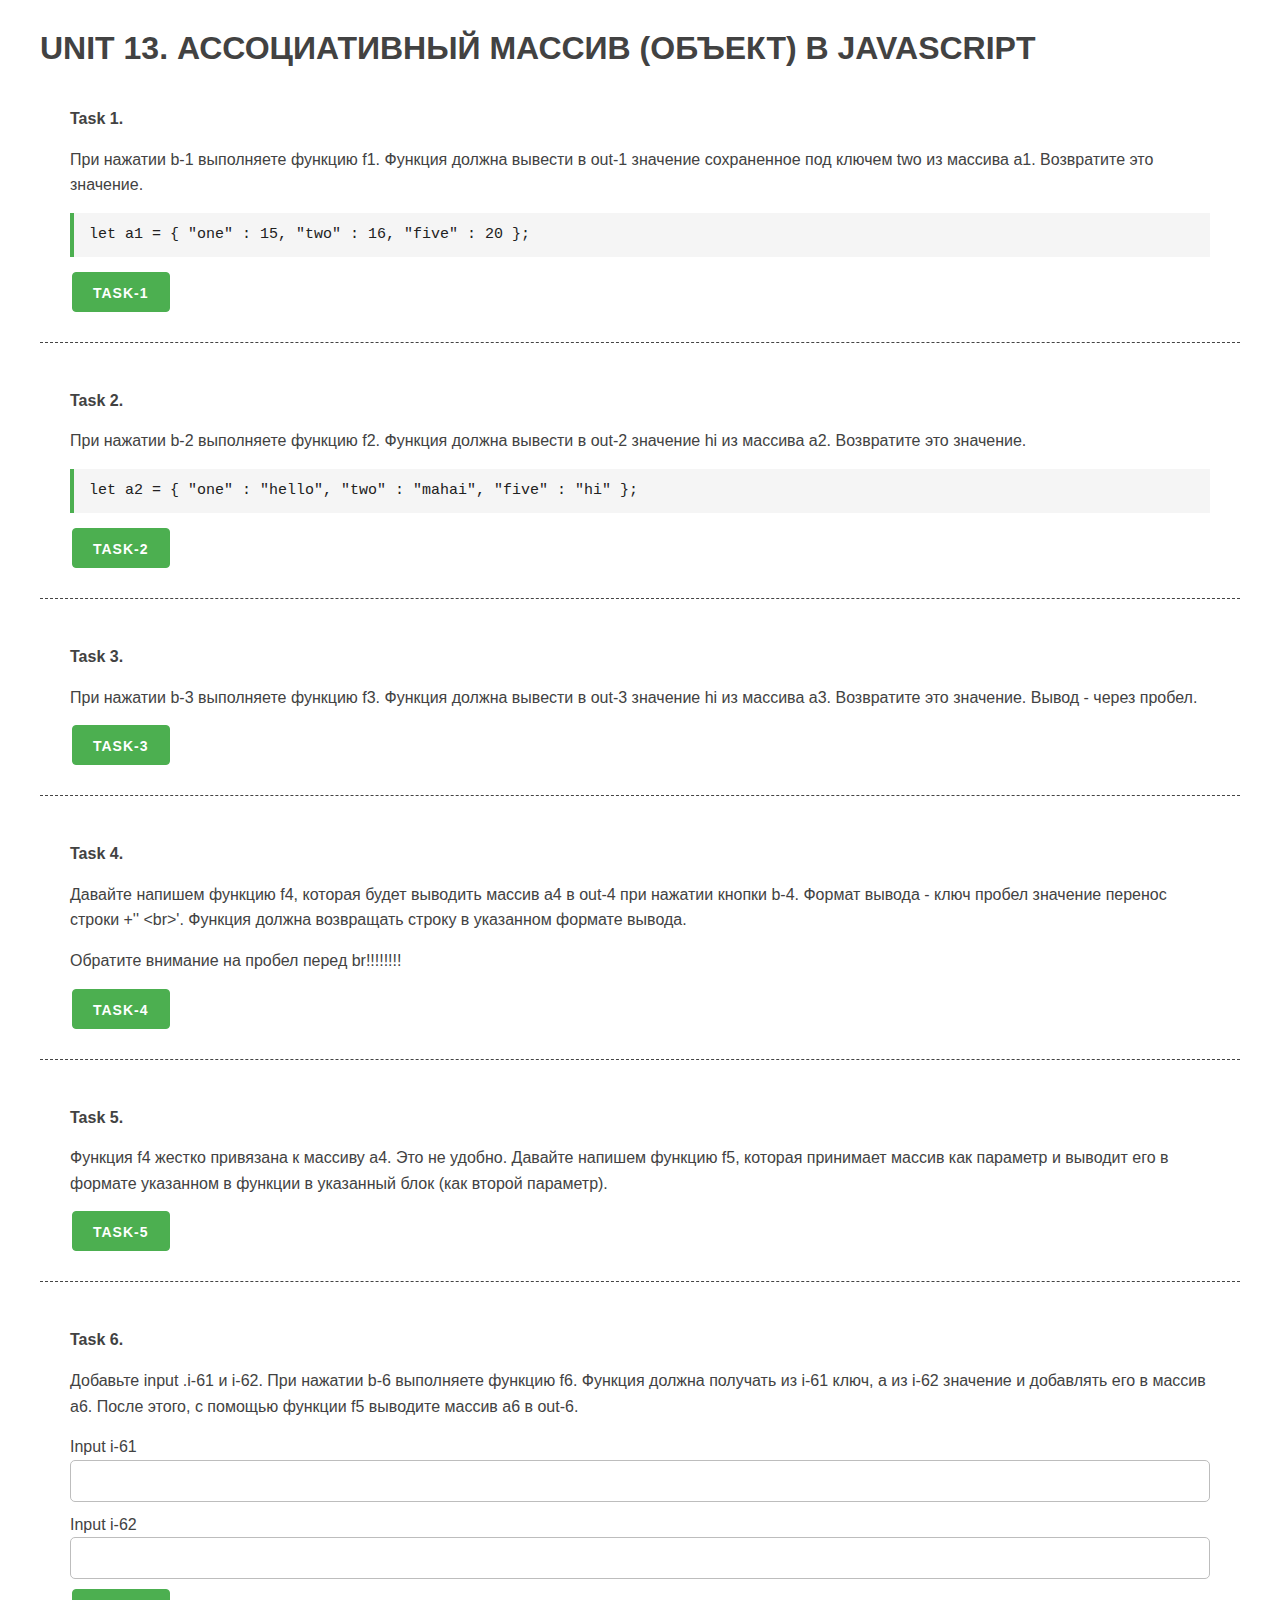
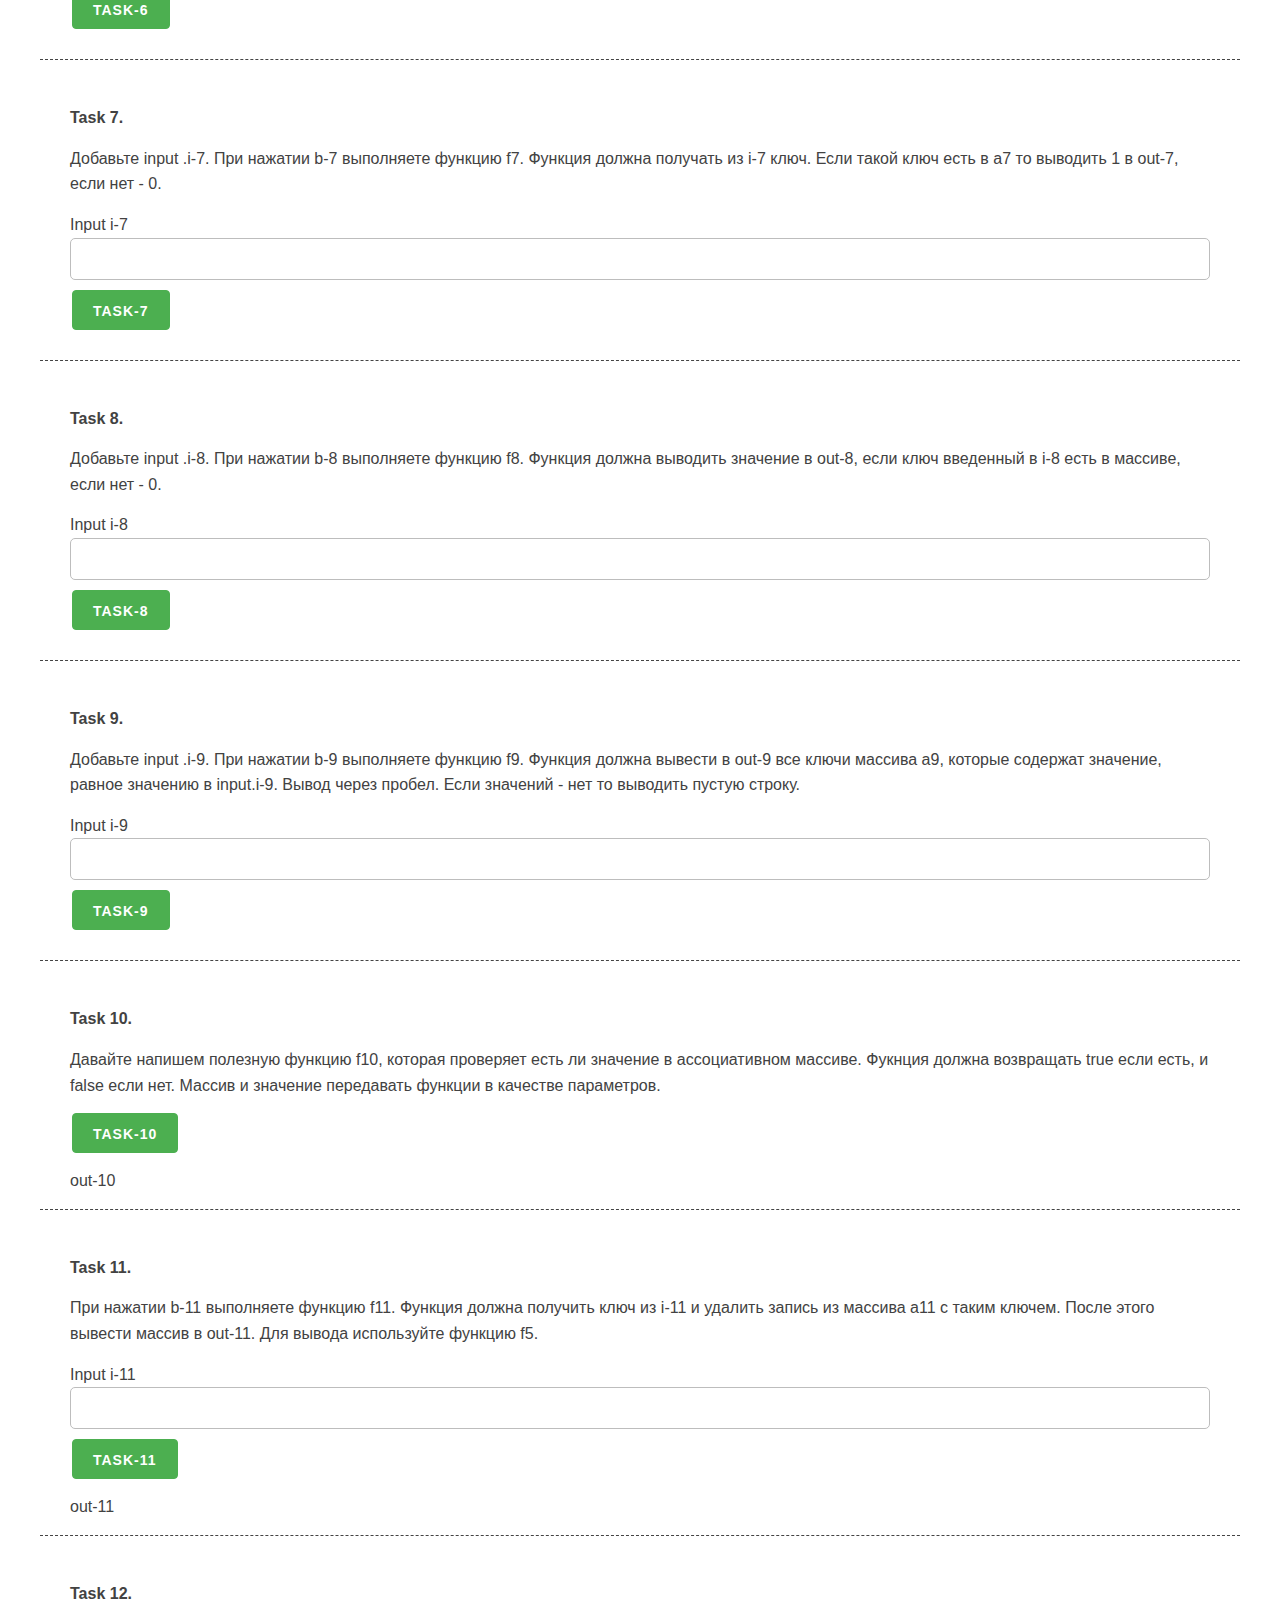
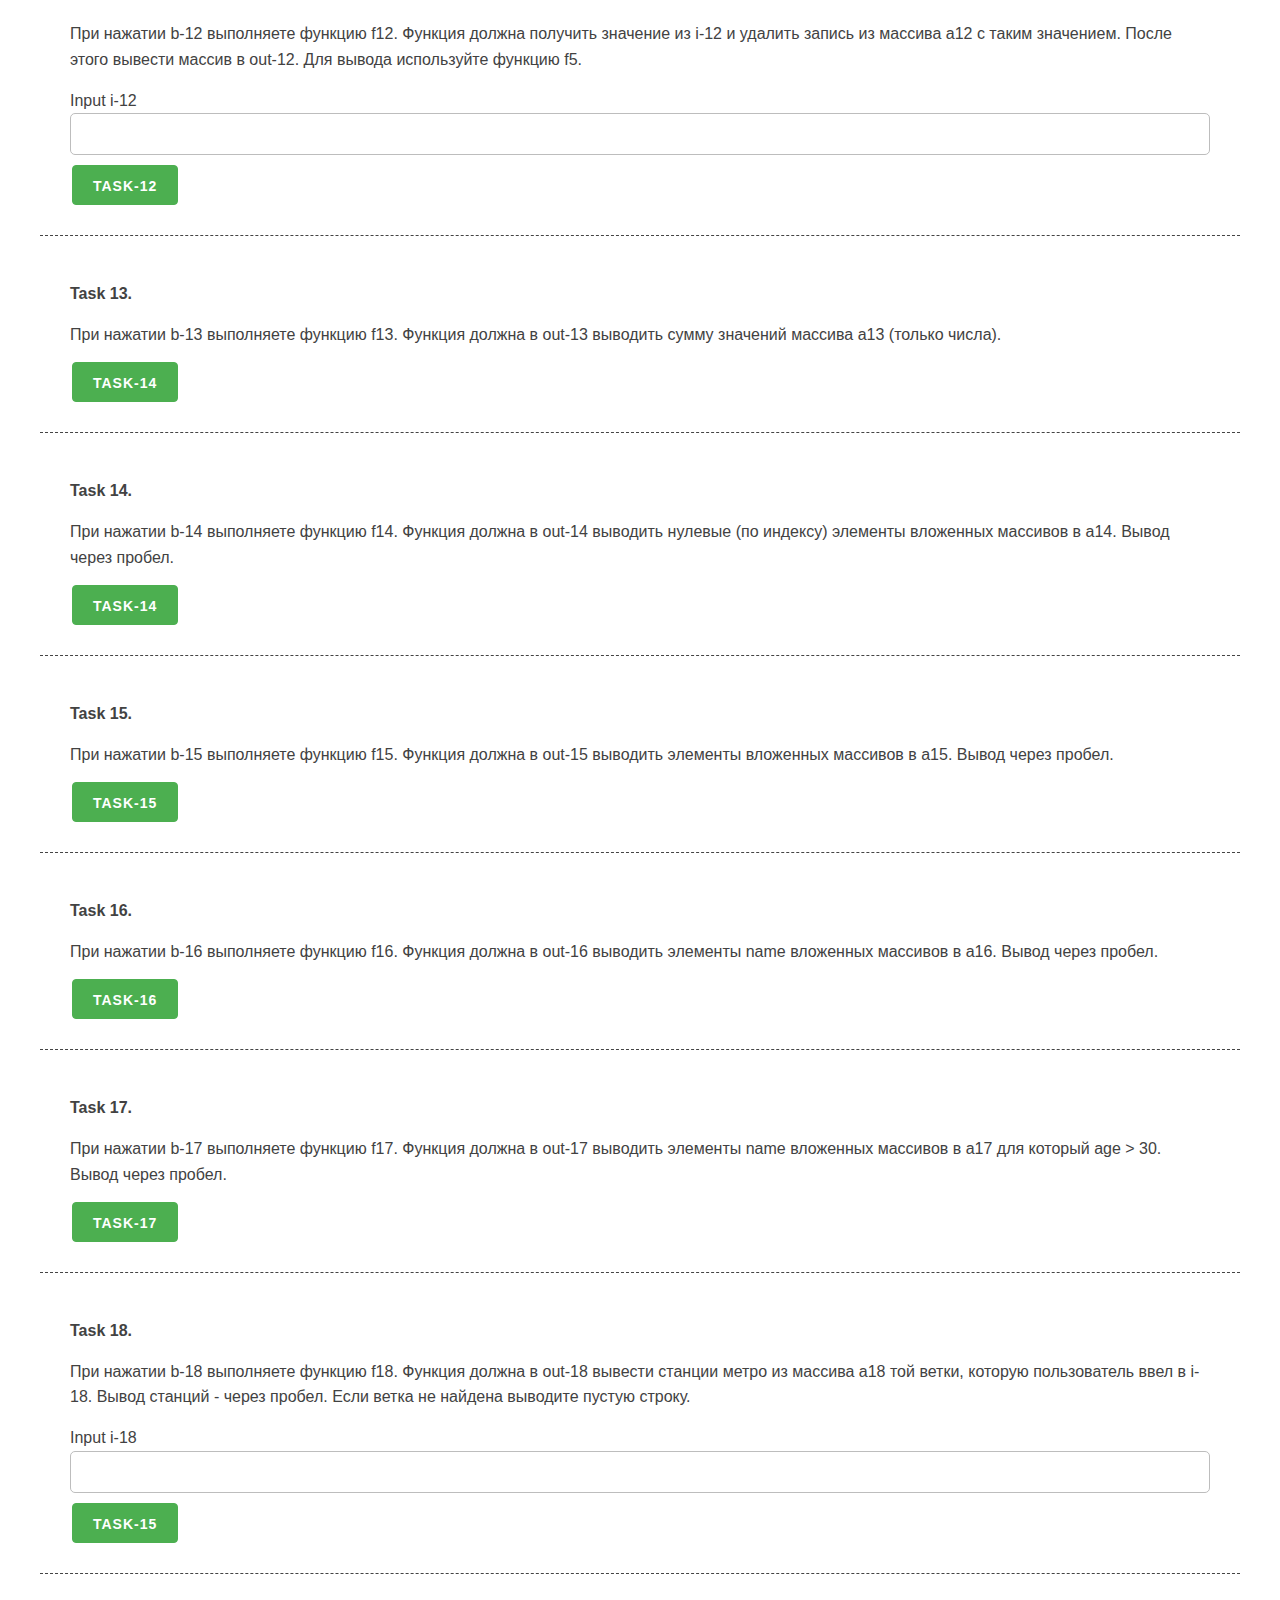
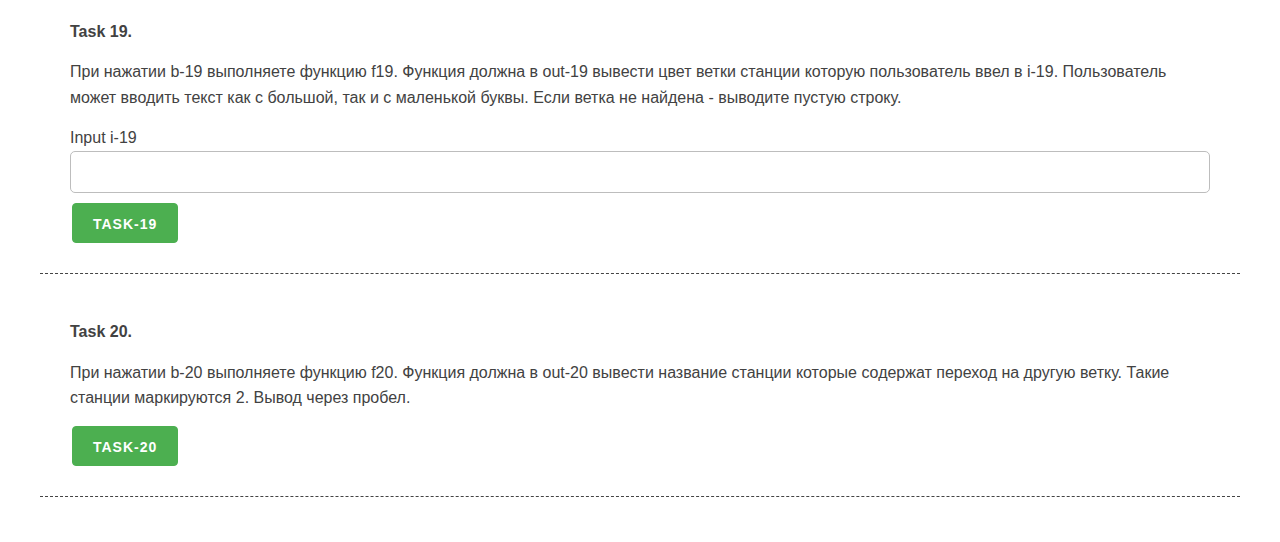
==== javaScript-lesson_v2-master/Array-test/unit_13/unit_13.html @ c3d23aef "slider" ====
<!DOCTYPE html>
<html lang="en">

<head>
    <meta charset="UTF-8">
    <meta name="viewport" content="width=device-width, initial-scale=1.0">
    <meta http-equiv="X-UA-Compatible" content="ie=edge">
    <link rel="stylesheet" href="css/mustard-ui.min.css">
    <link rel="stylesheet" href="css/style.css">
    <title>Unit 13</title>
</head>

<body>
    <div class="container">
        <h1>UNIT 13. АССОЦИАТИВНЫЙ МАССИВ (ОБЪЕКТ) В JAVASCRIPT</h1>

        <section>
            <p><b>Task 1.</b></p>
            <p>При нажатии b-1 выполняете функцию f1. Функция должна вывести в out-1 значение сохраненное под ключем two
                из массива a1. Возвратите это значение.</p>
            <pre>
let a1 = {
"one" : 15,
"two" : 16,
"five" : 20
};
</pre>
            <button class="button-primary b-1">Task-1</button>
            <div class="out-1"></div>
        </section>

        <section>
            <p><b>Task 2.</b></p>
            <p>При нажатии b-2 выполняете функцию f2. Функция должна вывести в out-2 значение hi из массива a2.
                Возвратите это значение.</p>
            <pre>
    let a2 = {
"one" : "hello",
"two" : "mahai",
"five" : "hi"
};
</pre>
            <button class="button-primary b-2">Task-2</button>
            <div class="out-2"></div>
        </section>

        <section>
            <p><b>Task 3.</b></p>
            <p>При нажатии b-3 выполняете функцию f3. Функция должна вывести в out-3 значение hi из массива a3.
                Возвратите это значение. Вывод - через пробел.</p>
            <button class="button-primary b-3">Task-3</button>
            <div class="out-3"></div>
        </section>

        <section>
            <p><b>Task 4.</b></p>
            <p>Давайте напишем функцию f4, которая будет выводить массив a4 в out-4 при нажатии кнопки b-4. Формат
                вывода - ключ пробел значение перенос строки +'&#x27; &#x3C;br&#x3E;'. Функция должна возвращать строку
                в указанном формате вывода.</p>
            <p> Обратите внимание на пробел перед br!!!!!!!!</p>
            <button class="button-primary b-4">Task-4</button>
            <div class="out-4"></div>
        </section>

        <section>
            <p><b>Task 5.</b></p>
            <p>Функция f4 жестко привязана к массиву a4. Это не удобно. Давайте напишем функцию f5, которая принимает
                массив как параметр и выводит его в формате указанном в функции в указанный блок (как второй параметр).
            </p>
            <button class="button-primary b-5">Task-5</button>
            <div class="out-5"></div>
        </section>

        <section>
            <p><b>Task 6.</b></p>
            <p> Добавьте input .i-61 и i-62. При нажатии b-6 выполняете функцию f6. Функция должна получать из i-61
                ключ, а из i-62 значение и добавлять его в массив a6. После этого, с помощью функции f5 выводите массив
                a6 в out-6.</p>
            <div class="form-control">Input i-61 <input type="text" class="i-61"></div>
            <div class="form-control">Input i-62 <input type="text" class="i-62"></div>
            <button class="button-primary b-6">Task-6</button>
            <div class="out-6"></div>
        </section>

        <section>
            <p><b>Task 7.</b></p>
            <p> Добавьте input .i-7. При нажатии b-7 выполняете функцию f7. Функция должна получать из i-7 ключ. Если
                такой ключ есть в a7 то выводить 1 в out-7, если нет - 0.</p>
            <div class="form-control">Input i-7 <input type="text" class="i-7"></div>
            <button class="button-primary b-7">Task-7</button>
            <div class="out-7"></div>
        </section>

        <section>
            <p><b>Task 8.</b></p>
            <p>Добавьте input .i-8. При нажатии b-8 выполняете функцию f8. Функция должна выводить значение в out-8,
                если ключ введенный в i-8 есть в массиве, если нет - 0.</p>
            <div class="form-control">Input i-8 <input type="text" class="i-8"></div>
            <button class="button-primary b-8">Task-8</button>
            <div class="out-8"></div>
        </section>

        <section>
            <p><b>Task 9.</b></p>
            <p>Добавьте input .i-9. При нажатии b-9 выполняете функцию f9. Функция должна вывести в out-9 все ключи
                массива a9, которые содержат значение, равное значению в input.i-9. Вывод через пробел. Если значений -
                нет то выводить пустую строку. </p>
            <div class="form-control">Input i-9 <input type="text" class="i-9"></div>
            <button class="button-primary b-9">Task-9</button>
            <div class="out-9"></div>
        </section>

        <section>
            <p><b>Task 10.</b></p>
            <p>Давайте напишем полезную функцию f10, которая проверяет есть ли значение в ассоциативном массиве. Фукнция
                должна возвращать true если есть, и false если нет. Массив и значение передавать функции в качестве
                параметров.</p>
            <button class="button-primary b-10">Task-10</button>
            <div class="out-10">out-10</div>
        </section>

        <section>
            <p><b>Task 11.</b></p>
            <p>При нажатии b-11 выполняете функцию f11. Функция должна получить ключ из i-11 и удалить запись из массива
                a11 с таким ключем. После этого вывести массив в out-11. Для вывода используйте функцию f5.</p>
            <div class="form-control">Input i-11 <input type="text" class="i-11"></div>
            <button class="button-primary b-11">Task-11</button>
            <div class="out-11">out-11</div>
        </section>

        <section>
            <p><b>Task 12.</b></p>
            <p> При нажатии b-12 выполняете функцию f12. Функция должна получить значение из i-12 и удалить запись из
                массива a12 с таким значением. После этого вывести массив в out-12. Для вывода используйте функцию f5.
            </p>
            <div class="form-control">Input i-12 <input type="text" class="i-12"></div>

            <button class="button-primary b-12">Task-12</button>
            <div class="out-12"></div>
        </section>

        <section>
            <p><b>Task 13.</b></p>
            <p> При нажатии b-13 выполняете функцию f13. Функция должна в out-13 выводить сумму значений массива a13
                (только числа).</p>
            <button class="button-primary b-13">Task-14</button>
            <div class="out-13"></div>
        </section>

        <section>
            <p><b>Task 14.</b></p>
            <p>При нажатии b-14 выполняете функцию f14. Функция должна в out-14 выводить нулевые (по индексу) элементы
                вложенных массивов в a14. Вывод через пробел.</p>
            <button class="button-primary b-14">Task-14</button>
            <div class="out-14"></div>
        </section>

        <section>
            <p><b>Task 15.</b></p>
            <p>При нажатии b-15 выполняете функцию f15. Функция должна в out-15 выводить элементы вложенных массивов в
                a15. Вывод через пробел.</p>
            <button class="button-primary b-15">Task-15</button>
            <div class="out-15"></div>
        </section>

        <section>
            <p><b>Task 16.</b></p>
            <p>При нажатии b-16 выполняете функцию f16. Функция должна в out-16 выводить элементы name вложенных
                массивов в a16. Вывод через пробел.</p>
            <button class="button-primary b-16">Task-16</button>
            <div class="out-16"></div>
        </section>

        <section>
            <p><b>Task 17.</b></p>
            <p> При нажатии b-17 выполняете функцию f17. Функция должна в out-17 выводить элементы name вложенных
                массивов в a17 для который age > 30. Вывод через пробел.</p>
            <button class="button-primary b-17">Task-17</button>
            <div class="out-17"></div>
        </section>

        <section>
            <p><b>Task 18.</b></p>
            <p>При нажатии b-18 выполняете функцию f18. Функция должна в out-18 вывести станции метро из массива a18 той
                ветки, которую пользователь ввел в i-18. Вывод станций - через пробел. Если ветка не найдена выводите
                пустую строку.</p>
            <div class="form-control">Input i-18 <input type="text" class="i-18"></div>
            <button class="button-primary b-18">Task-15</button>
            <div class="out-18"></div>
        </section>

        <section>
            <p><b>Task 19.</b></p>
            <p> При нажатии b-19 выполняете функцию f19. Функция должна в out-19 вывести цвет ветки станции которую
                пользователь ввел в i-19. Пользователь может вводить текст как с большой, так и с маленькой буквы. Если
                ветка не найдена - выводите пустую строку.</p>
            <div class="form-control">Input i-19 <input type="text" class="i-19"></div>
            <button class="button-primary b-19">Task-19</button>
            <div class="out-19"></div>
        </section>

        <section>
            <p><b>Task 20.</b></p>
            <p>При нажатии b-20 выполняете функцию f20. Функция должна в out-20 вывести название станции которые
                содержат переход на другую ветку. Такие станции маркируются 2. Вывод через пробел.</p>
            <button class="button-primary b-20">Task-20</button>
            <div class="out-20"></div>
        </section>

    </div>

    <script src="unit_13.js"></script>
</body>

</html>
---- javaScript-lesson_v2-master/Array-test/unit_13/css/mustard-ui.min.css ----
/*!
Mustard UI v0.0.5
MIT License
https://mustard-ui.com
*/*{margin:0;padding:0}html{box-sizing:border-box}*,*::after,*::before{box-sizing:inherit}body{display:flex;flex-direction:column;min-height:100vh;background-color:#fff}main{flex:1}.float-left{float:left}.float-right{float:right}.clear-fix::before,.clear-fix::after{content:"";display:table}.clear-fix::after{clear:both}.align-left{text-align:left}.align-center{text-align:center}.align-right{text-align:right}.container{max-width:1200px;margin-left:auto;margin-right:auto;padding:30px 0}.container-small{max-width:768px}.container-large{max-width:1440px}.display-flex{display:flex;justify-content:space-around}.display-none{display:none}.display-sm-up{display:none}@media (min-width: 425px){.display-sm-up{display:initial}}.display-md-up{display:none}@media (min-width: 768px){.display-md-up{display:initial}}.display-lg-up{display:none}@media (min-width: 1024px){.display-lg-up{display:initial}}.display-xlg-up{display:none}@media (min-width: 1440px){.display-xlg-up{display:initial}}.display-sm-down{display:none}@media (max-width: 424px){.display-sm-down{display:initial}}.display-md-down{display:none}@media (max-width: 767px){.display-md-down{display:initial}}.display-lg-down{display:none}@media (max-width: 1023px){.display-lg-down{display:initial}}.display-xlg-down{display:none}@media (max-width: 1439px){.display-xlg-down{display:initial}}.display-sm-to-md{display:none}@media (min-width: 425px) and (max-width: 767px){.display-sm-to-md{display:initial}}.display-sm-to-lg{display:none}@media (min-width: 425px) and (max-width: 1023px){.display-sm-to-lg{display:initial}}.display-sm-to-xlg{display:none}@media (min-width: 425px) and (max-width: 1439px){.display-sm-to-xlg{display:initial}}.display-md-to-lg{display:none}@media (min-width: 768px) and (max-width: 1023px){.display-md-to-lg{display:initial}}.display-md-to-xlg{display:none}@media (min-width: 768px) and (max-width: 1439px){.display-md-to-xlg{display:initial}}.display-lg-to-xlg{display:none}@media (min-width: 1024px) and (max-width: 1439px){.display-lg-to-xlg{display:initial}}.row{display:flex;flex-direction:row;flex-wrap:wrap;margin-top:15px;margin-bottom:15px}.row.row-reverse{flex-direction:row-reverse}.row .col{flex-grow:1;flex-basis:100%;max-width:100%;padding:5px 5px}.row .col.col-reverse{flex-direction:column-reverse}.row .col-xs-1{flex-basis:8.33333%;max-width:8.33333%}.row .col-xs-2{flex-basis:16.66667%;max-width:16.66667%}.row .col-xs-3{flex-basis:25%;max-width:25%}.row .col-xs-4{flex-basis:33.33333%;max-width:33.33333%}.row .col-xs-5{flex-basis:41.66667%;max-width:41.66667%}.row .col-xs-6{flex-basis:50%;max-width:50%}.row .col-xs-7{flex-basis:58.33333%;max-width:58.33333%}.row .col-xs-8{flex-basis:66.66667%;max-width:66.66667%}.row .col-xs-9{flex-basis:75%;max-width:75%}.row .col-xs-10{flex-basis:83.33333%;max-width:83.33333%}.row .col-xs-11{flex-basis:91.66667%;max-width:91.66667%}.row .col-xs-12{flex-basis:100%;max-width:100%}.row .col-xs-offset-1{margin-left:8.33333%}.row .col-xs-offset-2{margin-left:16.66667%}.row .col-xs-offset-3{margin-left:25%}.row .col-xs-offset-4{margin-left:33.33333%}.row .col-xs-offset-5{margin-left:41.66667%}.row .col-xs-offset-6{margin-left:50%}.row .col-xs-offset-7{margin-left:58.33333%}.row .col-xs-offset-8{margin-left:66.66667%}.row .col-xs-offset-9{margin-left:75%}.row .col-xs-offset-10{margin-left:83.33333%}.row .col-xs-offset-11{margin-left:91.66667%}.row .col-xs-offset-12{margin-left:100%}@media (min-width: 425px){.row .col-sm-1{flex-basis:8.33333%;max-width:8.33333%}.row .col-sm-2{flex-basis:16.66667%;max-width:16.66667%}.row .col-sm-3{flex-basis:25%;max-width:25%}.row .col-sm-4{flex-basis:33.33333%;max-width:33.33333%}.row .col-sm-5{flex-basis:41.66667%;max-width:41.66667%}.row .col-sm-6{flex-basis:50%;max-width:50%}.row .col-sm-7{flex-basis:58.33333%;max-width:58.33333%}.row .col-sm-8{flex-basis:66.66667%;max-width:66.66667%}.row .col-sm-9{flex-basis:75%;max-width:75%}.row .col-sm-10{flex-basis:83.33333%;max-width:83.33333%}.row .col-sm-11{flex-basis:91.66667%;max-width:91.66667%}.row .col-sm-12{flex-basis:100%;max-width:100%}.row .col-sm-offset-1{margin-left:8.33333%}.row .col-sm-offset-2{margin-left:16.66667%}.row .col-sm-offset-3{margin-left:25%}.row .col-sm-offset-4{margin-left:33.33333%}.row .col-sm-offset-5{margin-left:41.66667%}.row .col-sm-offset-6{margin-left:50%}.row .col-sm-offset-7{margin-left:58.33333%}.row .col-sm-offset-8{margin-left:66.66667%}.row .col-sm-offset-9{margin-left:75%}.row .col-sm-offset-10{margin-left:83.33333%}.row .col-sm-offset-11{margin-left:91.66667%}.row .col-sm-offset-12{margin-left:100%}}@media (min-width: 768px){.row .col-md-1{flex-basis:8.33333%;max-width:8.33333%}.row .col-md-2{flex-basis:16.66667%;max-width:16.66667%}.row .col-md-3{flex-basis:25%;max-width:25%}.row .col-md-4{flex-basis:33.33333%;max-width:33.33333%}.row .col-md-5{flex-basis:41.66667%;max-width:41.66667%}.row .col-md-6{flex-basis:50%;max-width:50%}.row .col-md-7{flex-basis:58.33333%;max-width:58.33333%}.row .col-md-8{flex-basis:66.66667%;max-width:66.66667%}.row .col-md-9{flex-basis:75%;max-width:75%}.row .col-md-10{flex-basis:83.33333%;max-width:83.33333%}.row .col-md-11{flex-basis:91.66667%;max-width:91.66667%}.row .col-md-12{flex-basis:100%;max-width:100%}.row .col-md-offset-1{margin-left:8.33333%}.row .col-md-offset-2{margin-left:16.66667%}.row .col-md-offset-3{margin-left:25%}.row .col-md-offset-4{margin-left:33.33333%}.row .col-md-offset-5{margin-left:41.66667%}.row .col-md-offset-6{margin-left:50%}.row .col-md-offset-7{margin-left:58.33333%}.row .col-md-offset-8{margin-left:66.66667%}.row .col-md-offset-9{margin-left:75%}.row .col-md-offset-10{margin-left:83.33333%}.row .col-md-offset-11{margin-left:91.66667%}.row .col-md-offset-12{margin-left:100%}}@media (min-width: 1024px){.row .col-lg-1{flex-basis:8.33333%;max-width:8.33333%}.row .col-lg-2{flex-basis:16.66667%;max-width:16.66667%}.row .col-lg-3{flex-basis:25%;max-width:25%}.row .col-lg-4{flex-basis:33.33333%;max-width:33.33333%}.row .col-lg-5{flex-basis:41.66667%;max-width:41.66667%}.row .col-lg-6{flex-basis:50%;max-width:50%}.row .col-lg-7{flex-basis:58.33333%;max-width:58.33333%}.row .col-lg-8{flex-basis:66.66667%;max-width:66.66667%}.row .col-lg-9{flex-basis:75%;max-width:75%}.row .col-lg-10{flex-basis:83.33333%;max-width:83.33333%}.row .col-lg-11{flex-basis:91.66667%;max-width:91.66667%}.row .col-lg-12{flex-basis:100%;max-width:100%}.row .col-lg-offset-1{margin-left:8.33333%}.row .col-lg-offset-2{margin-left:16.66667%}.row .col-lg-offset-3{margin-left:25%}.row .col-lg-offset-4{margin-left:33.33333%}.row .col-lg-offset-5{margin-left:41.66667%}.row .col-lg-offset-6{margin-left:50%}.row .col-lg-offset-7{margin-left:58.33333%}.row .col-lg-offset-8{margin-left:66.66667%}.row .col-lg-offset-9{margin-left:75%}.row .col-lg-offset-10{margin-left:83.33333%}.row .col-lg-offset-11{margin-left:91.66667%}.row .col-lg-offset-12{margin-left:100%}}@media (min-width: 1440px){.row .col-xlg-1{flex-basis:8.33333%;max-width:8.33333%}.row .col-xlg-2{flex-basis:16.66667%;max-width:16.66667%}.row .col-xlg-3{flex-basis:25%;max-width:25%}.row .col-xlg-4{flex-basis:33.33333%;max-width:33.33333%}.row .col-xlg-5{flex-basis:41.66667%;max-width:41.66667%}.row .col-xlg-6{flex-basis:50%;max-width:50%}.row .col-xlg-7{flex-basis:58.33333%;max-width:58.33333%}.row .col-xlg-8{flex-basis:66.66667%;max-width:66.66667%}.row .col-xlg-9{flex-basis:75%;max-width:75%}.row .col-xlg-10{flex-basis:83.33333%;max-width:83.33333%}.row .col-xlg-11{flex-basis:91.66667%;max-width:91.66667%}.row .col-xlg-12{flex-basis:100%;max-width:100%}.row .col-xlg-offset-1{margin-left:8.33333%}.row .col-xlg-offset-2{margin-left:16.66667%}.row .col-xlg-offset-3{margin-left:25%}.row .col-xlg-offset-4{margin-left:33.33333%}.row .col-xlg-offset-5{margin-left:41.66667%}.row .col-xlg-offset-6{margin-left:50%}.row .col-xlg-offset-7{margin-left:58.33333%}.row .col-xlg-offset-8{margin-left:66.66667%}.row .col-xlg-offset-9{margin-left:75%}.row .col-xlg-offset-10{margin-left:83.33333%}.row .col-xlg-offset-11{margin-left:91.66667%}.row .col-xlg-offset-12{margin-left:100%}}.section,section{padding:30px}.section :last-child,section :last-child{margin-bottom:0}.section-primary{background:#ffca28}.section-secondary{background:#f5f5f5}.section-tertiary{background:#fff}blockquote{display:block;margin:15px 15px 30px;padding:15px;font-size:18px;font-weight:400;border-left:4px solid #4caf50;background:#fff}blockquote :last-child{margin-bottom:0}.button,button,input[type='button'],input[type='reset'],input[type='submit']{display:inline-block;height:40px;margin:0 2px 15px;padding:0 20px;width:auto;background:none;overflow:visible;-webkit-appearance:none;-moz-appearance:none;appearance:none;transition:all .1s ease-out;font-size:14px;font-weight:600;color:inherit;line-height:40px;letter-spacing:1px;text-decoration:none;text-transform:uppercase;white-space:nowrap;border-radius:4px;border-style:solid;border-width:1px}.button:focus,button:focus,input[type='button']:focus,input[type='reset']:focus,input[type='submit']:focus{outline:none}.button:focus,.button:hover,button:focus,button:hover,input[type='button']:focus,input[type='button']:hover,input[type='reset']:focus,input[type='reset']:hover,input[type='submit']:focus,input[type='submit']:hover{opacity:0.85;cursor:pointer;transform:scale(1.025)}.button:active,button:active,input[type='button']:active,input[type='reset']:active,input[type='submit']:active{opacity:1;transform:scale(1)}.button:disabled,button:disabled,input[type='button']:disabled,input[type='reset']:disabled,input[type='submit']:disabled{opacity:0.5}.button:disabled:hover,button:disabled:hover,input[type='button']:disabled:hover,input[type='reset']:disabled:hover,input[type='submit']:disabled:hover{cursor:not-allowed}.button-primary{background-color:#4caf50;color:#fff;border-color:#4caf50}.button-primary-outlined{background-color:#fff;color:#4caf50;border-color:#4caf50}.button-primary-text{color:#4caf50;border-color:transparent}.button-success{background-color:#4caf50;color:#fff;border-color:#4caf50}.button-success-outlined{background-color:#fff;color:#4caf50;border-color:#4caf50}.button-success-text{color:#4caf50;border-color:transparent}.button-info{background-color:#9e9e9e;color:#fff;border-color:#9e9e9e}.button-info-outlined{background-color:#fff;color:#9e9e9e;border-color:#9e9e9e}.button-info-text{color:#9e9e9e;border-color:transparent}.button-warning{background-color:#ffb300;color:#fff;border-color:#ffb300}.button-warning-outlined{background-color:#fff;color:#ffb300;border-color:#ffb300}.button-warning-text{color:#ffb300;border-color:transparent}.button-danger{background-color:#f44336;color:#fff;border-color:#f44336}.button-danger-outlined{background-color:#fff;color:#f44336;border-color:#f44336}.button-danger-text{color:#f44336;border-color:transparent}.button-round{border-radius:24px}.button-large{height:48px;line-height:48px;padding:0 30px;font-size:16px}.button-small{height:30px;line-height:30px;padding:0 15px;font-size:12px}pre{display:block;margin:15px 0;padding:10px 15px;border-left:4px solid #4caf50;background:#f5f5f5;font-family:Consolas, Monaco, 'Andale Mono', 'Ubuntu Mono', monospace;font-size:15px;color:#212121;white-space:normal;overflow-x:auto}code{background:#f5f5f5;color:#212121;font-family:Monaco, 'Courier New', Courier, monospace;white-space:pre}.form-control{position:relative;margin-bottom:10px}.form-control-group{display:flex;justify-content:flex-start}.form-control-group .form-control{flex:1;padding-right:15px}.form-control-group .form-control:last-of-type{padding-right:0}.form-control-group .form-control.grow-1x{flex-grow:1}.form-control-group .form-control.grow-2x{flex-grow:2}.form-control-group .form-control.grow-3x{flex-grow:3}.validation-error{margin-top:2px;font-size:12px;color:#f44336}label{font-size:14px;font-weight:400}input[type="text"],input[type="password"],select{-webkit-appearance:none;-moz-appearance:none;appearance:none;display:block;width:100%;padding:10px;line-height:20px;font-size:16px;font-weight:inherit;background:#fff;border-radius:5px;border:1px solid #bdbdbd}input[type="text"]::-webkit-input-placeholder,input[type="password"]::-webkit-input-placeholder,select::-webkit-input-placeholder{color:#9e9e9e}input[type="text"]:-ms-input-placeholder,input[type="password"]:-ms-input-placeholder,select:-ms-input-placeholder{color:#9e9e9e}input[type="text"]::-ms-input-placeholder,input[type="password"]::-ms-input-placeholder,select::-ms-input-placeholder{color:#9e9e9e}input[type="text"]::placeholder,input[type="password"]::placeholder,select::placeholder{color:#9e9e9e}input[type="text"]:focus,input[type="password"]:focus,select:focus{outline:none;border-color:#4caf50}input[type="text"].invalid,input[type="password"].invalid,select.invalid{border-color:#f44336}fieldset{margin:15px 0;padding:15px;font-size:14px;border:1px solid #bdbdbd;border-radius:5px}fieldset legend{padding:0 5px}input[type="checkbox"],input[type="radio"]{margin-right:10px}select{background:#fff url('data:image/svg+xml;utf8,<svg xmlns="http://www.w3.org/2000/svg" height="14" viewBox="0 0 29 14" width="29"><path fill="#bdbdbd" d="M9.37727 3.625l5.08154 6.93523L19.54036 3.625"/></svg>') center right no-repeat;padding-right:30px}select:hover{cursor:pointer}select:disabled{opacity:0.5}select:focus{background:#fff url('data:image/svg+xml;utf8,<svg xmlns="http://www.w3.org/2000/svg" height="14" viewBox="0 0 29 14" width="29"><path fill="#4caf50" d="M9.37727 3.625l5.08154 6.93523L19.54036 3.625"/></svg>') center right no-repeat}textarea{-webkit-appearance:none;-moz-appearance:none;appearance:none;display:block;width:100%;padding:10px 15px;min-height:100px;font-size:16px;font-weight:300;line-height:1.4;color:#000;background-color:#fff;border:1px solid #bdbdbd;border-radius:5px}textarea::-webkit-input-placeholder{color:#9e9e9e}textarea:-ms-input-placeholder{color:#9e9e9e}textarea::-ms-input-placeholder{color:#9e9e9e}textarea::placeholder{color:#9e9e9e}textarea:focus{border-color:#4caf50;outline:none}textarea.invalid{border-color:#ef9a9a}a{text-decoration:none;color:#4caf50;font-weight:400;transition:opacity .1s ease-out}a:focus,a:hover{opacity:0.75}a:active{opacity:1}ul,ol,dl{list-style:none;margin-bottom:15px}ul{list-style:circle inside}ol{list-style:decimal inside}table{margin:15px 0;width:100%;border-spacing:0;border-collapse:collapse}table tr{border-bottom:1px solid #eee;text-align:left}table thead th{padding:15px;font-weight:300;color:#9e9e9e}table tbody td{padding:15px;font-weight:300}body{font-family:"Open Sans",sans-serif;font-size:16px;line-height:1.6;font-weight:300;color:#424242}h1,h2,h3,h4,h5,h6{font-family:"Open Sans",sans-serif;font-weight:300;color:#424242;margin:0 0 10px;font-weight:600}.h1,h1{font-size:48px;line-height:60px}.h2,h2{font-size:40px;line-height:52px}.h3,h3{font-size:32px;line-height:44px}.h4,h4{font-size:28px;line-height:40px}.h5,h5{font-size:24px;line-height:36px}.h6,h6{font-size:20px;line-height:32px}p{margin-bottom:15px}p.magnify{font-size:17.6px;line-height:1.8}strong,b{font-weight:600}.alert{margin:15px 0;padding:15px;border-radius:5px}.alert-danger{background:#ffebee}.alert-info{background:#e3f2fd}.alert-warning{background:#fff8e1}.alert-success{background:#e8f5e9}.breadcrumbs{display:flex;list-style:none;font-size:14px}.breadcrumbs li{display:block}.breadcrumbs li::after{display:inline-block;content:"/";padding:0 5px;color:#9e9e9e}.breadcrumbs li:last-of-type::after{display:none}.card{margin:15px;padding:30px;background:#fff;overflow:hidden;border-radius:5px;box-shadow:0 4px 12px rgba(224,224,224,0.5)}.card-title{font-size:24px;margin-bottom:5px}.card-actions{display:flex;align-items:center;margin-top:30px;list-style:none;justify-content:space-around}.card-actions>*{margin-bottom:0}.footer,footer{padding:30px;width:100%;background:#757575}.footer .copyright,footer .copyright{margin:0;padding-top:30px;font-size:14px;color:#fff;border-top:1px solid #9e9e9e}.footer .copyright a,footer .copyright a{color:#bdbdbd}.footer-text p{color:#fff}.footer-links-category{color:#fff;font-size:14px;font-weight:600;text-transform:uppercase;letter-spacing:1px}.footer-links{list-style:none}.footer-links li{margin-top:5px}.footer-links a{color:#bdbdbd}header,.header{position:relative;display:flex;flex-direction:column;justify-content:center;align-items:center;padding:0 15px;height:100vh;background:#ffc107}header .title,.header .title{font-size:50px;line-height:50px;font-weight:400;color:#424242;text-align:center}@media (min-width: 768px){header .title,.header .title{font-size:60px;line-height:60px}}header .subtitle,.header .subtitle{font-size:18px;line-height:26px;font-weight:300;color:#424242;text-align:center}@media (min-width: 768px){header .subtitle,.header .subtitle{font-size:25.2px;line-height:25.2px}}header .disclaimer,.header .disclaimer{font-size:12px;color:#424242;text-align:center}header .scroll-down,.header .scroll-down{opacity:1;transition:all .5s ease-in 3s}header .scroll-down,.header .scroll-down{display:flex;align-items:center;justify-content:center;position:absolute;bottom:45px;left:50%;margin-left:-16px;width:32px;height:32px;border:2px solid #424242;border-radius:50%;animation:bounce 2s infinite 2s;transition:all .2s ease-in}header .scroll-down::before,.header .scroll-down::before{display:block;position:relative;bottom:2px;content:'';transform:rotate(-45deg);width:12px;height:12px;border:2px solid #424242;border-width:0px 0 2px 2px}@keyframes bounce{0%,100%,20%,50%,80%{transform:translateY(0)}40%{transform:translateY(-10px)}60%{transform:translateY(-5px)}}.menu{display:inline-block;list-style:none;background:#fff;border-radius:5px;box-shadow:0 4px 12px rgba(158,158,158,0.5)}.menu li a{display:block;padding:10px 30px;border-bottom:1px solid #eee}.menu li a:focus,.menu li a:hover{background:#fafafa}.modal-mask{position:fixed;top:0;right:0;bottom:0;left:0;background:rgba(97,97,97,0.5);z-index:10}.modal{display:flex;flex-direction:column;justify-content:space-between;position:fixed;top:50%;left:50%;max-width:540px;transform:translate(-50%, -50%);background:#fff;border-radius:5px;overflow:hidden;box-shadow:0 4px 12px rgba(117,117,117,0.5)}.modal-head{padding:10px 15px}.modal-head .modal-title{font-size:24px}.modal-body{flex:1;padding:30px 15px;background:#eee}.modal-footer{padding:15px}.modal-footer>*{margin-bottom:0}nav,.nav{padding:0 15px;height:60px;width:100%;background:#ffc107}nav a,.nav a{display:block;color:#424242}.nav-container{display:flex;align-items:center;justify-content:space-between;height:100%;max-width:1200px;margin:0 auto;padding:0 30px}.nav-logo{display:flex;align-items:center;font-size:32px;line-height:32px}.nav-links{display:none;list-style:none;margin:0;height:100%}@media (min-width: 768px){.nav-links{display:flex}}.nav-links li,.nav-links a{height:100%}.nav-links a{display:flex;align-items:center;padding:0 30px}.nav-links a:active{color:#4caf50}.nav-links a.active{border-bottom:4px solid #4caf50}.mobile-menu-toggle{display:block;position:relative;height:20px;width:26px}@media (min-width: 768px){.mobile-menu-toggle{display:none}}.mobile-menu-toggle:focus,.mobile-menu-toggle:hover{cursor:pointer}.mobile-menu-toggle::before{position:absolute;top:0;left:0;width:26px;height:4px;content:'';background:#424242;border-radius:4px;box-shadow:0 8px 0 0 #424242,0 16px 0 0 #424242}.pagination{display:flex;list-style:none;margin:15px 0}.pagination li{margin:0 5px}.pagination li a{display:block;padding:5px 10px;border-radius:5px;background:#fff;border:1px solid #e0e0e0}.pagination li a.active,.pagination li a:focus,.pagination li a:hover{opacity:1;border-color:#4caf50}.pagination li a.active{background:#4caf50;color:#fff}.pagination li a:active{transform:scale(0.95)}.panel{background:#fff;border-radius:5px;overflow:hidden;margin:30px 0;box-shadow:0 4px 12px rgba(224,224,224,0.5)}.panel-head{display:flex;align-items:center;justify-content:space-between;margin-bottom:10px;padding:10px 15px;background:#fafafa}.panel-head .panel-title{font-size:28px}.panel-body{padding:30px 15px}.panel-footer{padding:15px;background:#fafafa}.panel-footer>*{margin-bottom:0}.pricing-table .package{display:flex;flex-direction:column;justify-content:space-between;flex-wrap:wrap;margin:15px;padding:30px;border:1px solid #e0e0e0;border-radius:5px;text-align:center;background:#fff}.pricing-table .package.featured{border-color:#4caf50;border-width:2px}.pricing-table .package.featured .package-name{color:#4caf50}.pricing-table .package hr{border:0;border-bottom:1px solid #e0e0e0;height:1px}.pricing-table .package .package-name{font-weight:700;text-transform:uppercase}.pricing-table .package .price{margin:15px 0 0 0;font-size:36px;line-height:1.2}.pricing-table .package .price-disclaimer{font-size:12px}.pricing-table .package .features{flex:1;padding:15px;list-style:none}.pricing-table .package .features li{margin-bottom:5px}.progress-bar{position:relative;margin:15px 0;height:20px;background:#eee;border-radius:5px;overflow:hidden}.progress-bar>span{display:block;position:absolute;height:100%;border-radius:4px;overflow:hidden}.progress-bar>span.progress-bar-green{background:#66bb6a}.progress-bar>span.progress-bar-blue{background:#42a5f5}.progress-bar>span.progress-bar-red{background:#ef5350}.progress-bar.striped>span:after{content:"";position:absolute;top:0;left:0;bottom:0;right:0;background-image:linear-gradient(-45deg, rgba(255,255,255,0.2) 25%, transparent 25%, transparent 50%, rgba(255,255,255,0.2) 50%, rgba(255,255,255,0.2) 75%, transparent 75%, transparent);background-size:50px 50px;overflow:hidden}.progress-bar.animated>span:after{animation:move 2s linear infinite}@keyframes move{0%{background-position:0 0}100%{background-position:50px 50px}}.sidebar{padding:15px}.sidebar-left{border-right:1px solid #e0e0e0}.sidebar-right{border-left:1px solid #e0e0e0}.sidebar-category{padding:10px;font-size:18px;color:#757575;border-bottom:1px solid #e0e0e0;background:url('data:image/svg+xml;utf8,<svg xmlns="http://www.w3.org/2000/svg" height="14" viewBox="0 0 29 14" width="29"><path d="M9.4 3.6l5.1 6.9L19.5 3.6" fill="#bdbdbd"/></svg>') center right no-repeat}.sidebar-category:focus,.sidebar-category:hover{cursor:pointer;opacity:0.75}.sidebar-links{list-style:none;padding-left:10px}.sidebar-links a{display:block;padding:5px 10px}.sidebar-links a.active{font-weight:700}.stepper{margin:30px 15px}.stepper .step{position:relative;padding:0 30px;margin-bottom:30px;border-left:1px solid #bdbdbd}.stepper .step:last-of-type{border:none}.stepper .step .step-number{display:flex;flex-direction:column;align-items:center;justify-content:center;position:absolute;top:0;left:-18px;height:36px;width:36px;z-index:1;font-weight:600;color:#fff;background:#8bc34a;border-radius:50%;box-shadow:0 2px 4px #e0e0e0}.stepper .step .step-title{margin:0;font-weight:600;font-size:20px;line-height:36px}.tabs{list-style:none;display:flex;margin:15px 0 30px}.tabs .tab{padding:8px 45px;border-bottom:1px solid #e0e0e0;color:#bdbdbd}.tabs .tab.active{border-top:2px solid #4caf50;border-left:1px solid #e0e0e0;border-right:1px solid #e0e0e0;border-bottom:none;color:#757575}.tabs .tab:focus,.tabs .tab:hover{opacity:1;color:#424242}.tags{display:flex;flex-wrap:wrap;list-style:none}.tags .tag{margin-right:5px;padding:5px 15px;font-size:14px;font-weight:400;border-radius:4px;color:#fff;background:#9e9e9e;box-shadow:0 2px 4px #eee}.tags .tag a{display:block;color:#fff}.tags .tag-rounded{border-radius:16px}.tags .tag-blue{background:#2196f3}.tags .tag-red{background:#f44336}.tags .tag-green{background:#4caf50}.tags .tag-orange{background:#ff9800}.tooltip{display:inline-block;position:relative;border-bottom:1px dashed #bdbdbd}.tooltip:focus,.tooltip:hover{cursor:pointer}.tooltip:focus .tooltip-text,.tooltip:hover .tooltip-text{display:block}.tooltip-text{display:none;position:absolute;bottom:125%;left:50%;transform:translateX(-50%);min-width:300px;padding:10px 15px;color:#fff;text-align:center;background:#424242;border-radius:5px;box-shadow:0 2px 4px #9e9e9e}.tooltip-text::after{position:absolute;content:'';top:100%;left:50%;transform:translateX(-50%);border-width:8px;border-style:solid;border-color:#424242 transparent transparent}

/*# sourceMappingURL=mustard-ui.min.css.map */
---- javaScript-lesson_v2-master/Array-test/unit_13/css/style.css ----
.container  {
    width: 100%;
}

h1 {
    font-size: 32px;
    line-height: 36px;
}

h2  {
    font-size: 24px;
}

section {
    margin-bottom: 15px;
    padding-bottom: 15px;
    border-bottom: 1px dashed #444;
}

.block {
    width: 75px;
    height: 75px;
    margin: 25px;
    border: 2px solid #333;
}

.active {
    background: orange;
}

.hide {
    display: none;
}

.img-12-min {
    width: 64px;
}

.img-12-max {
    width: 128px;    border: 3px solid #fff;

}

.active-img {
    border: 3px solid black;
}
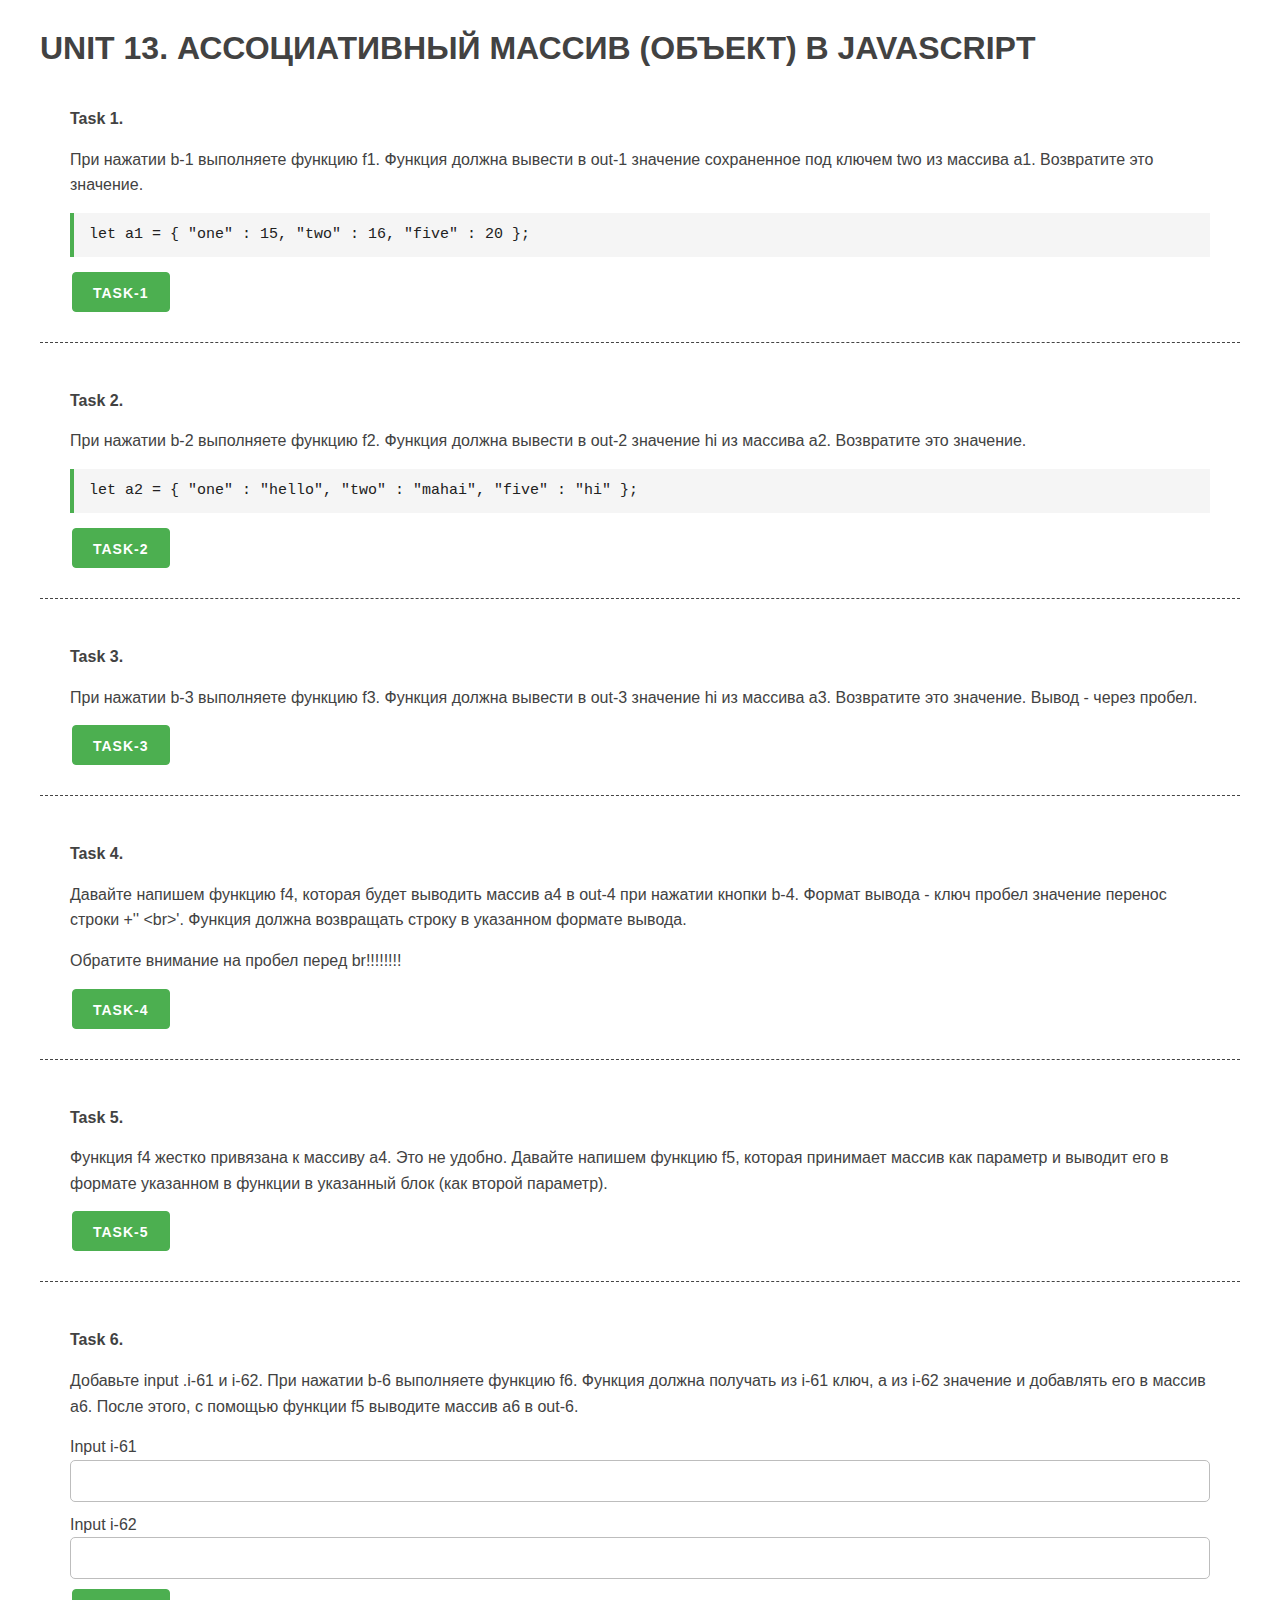
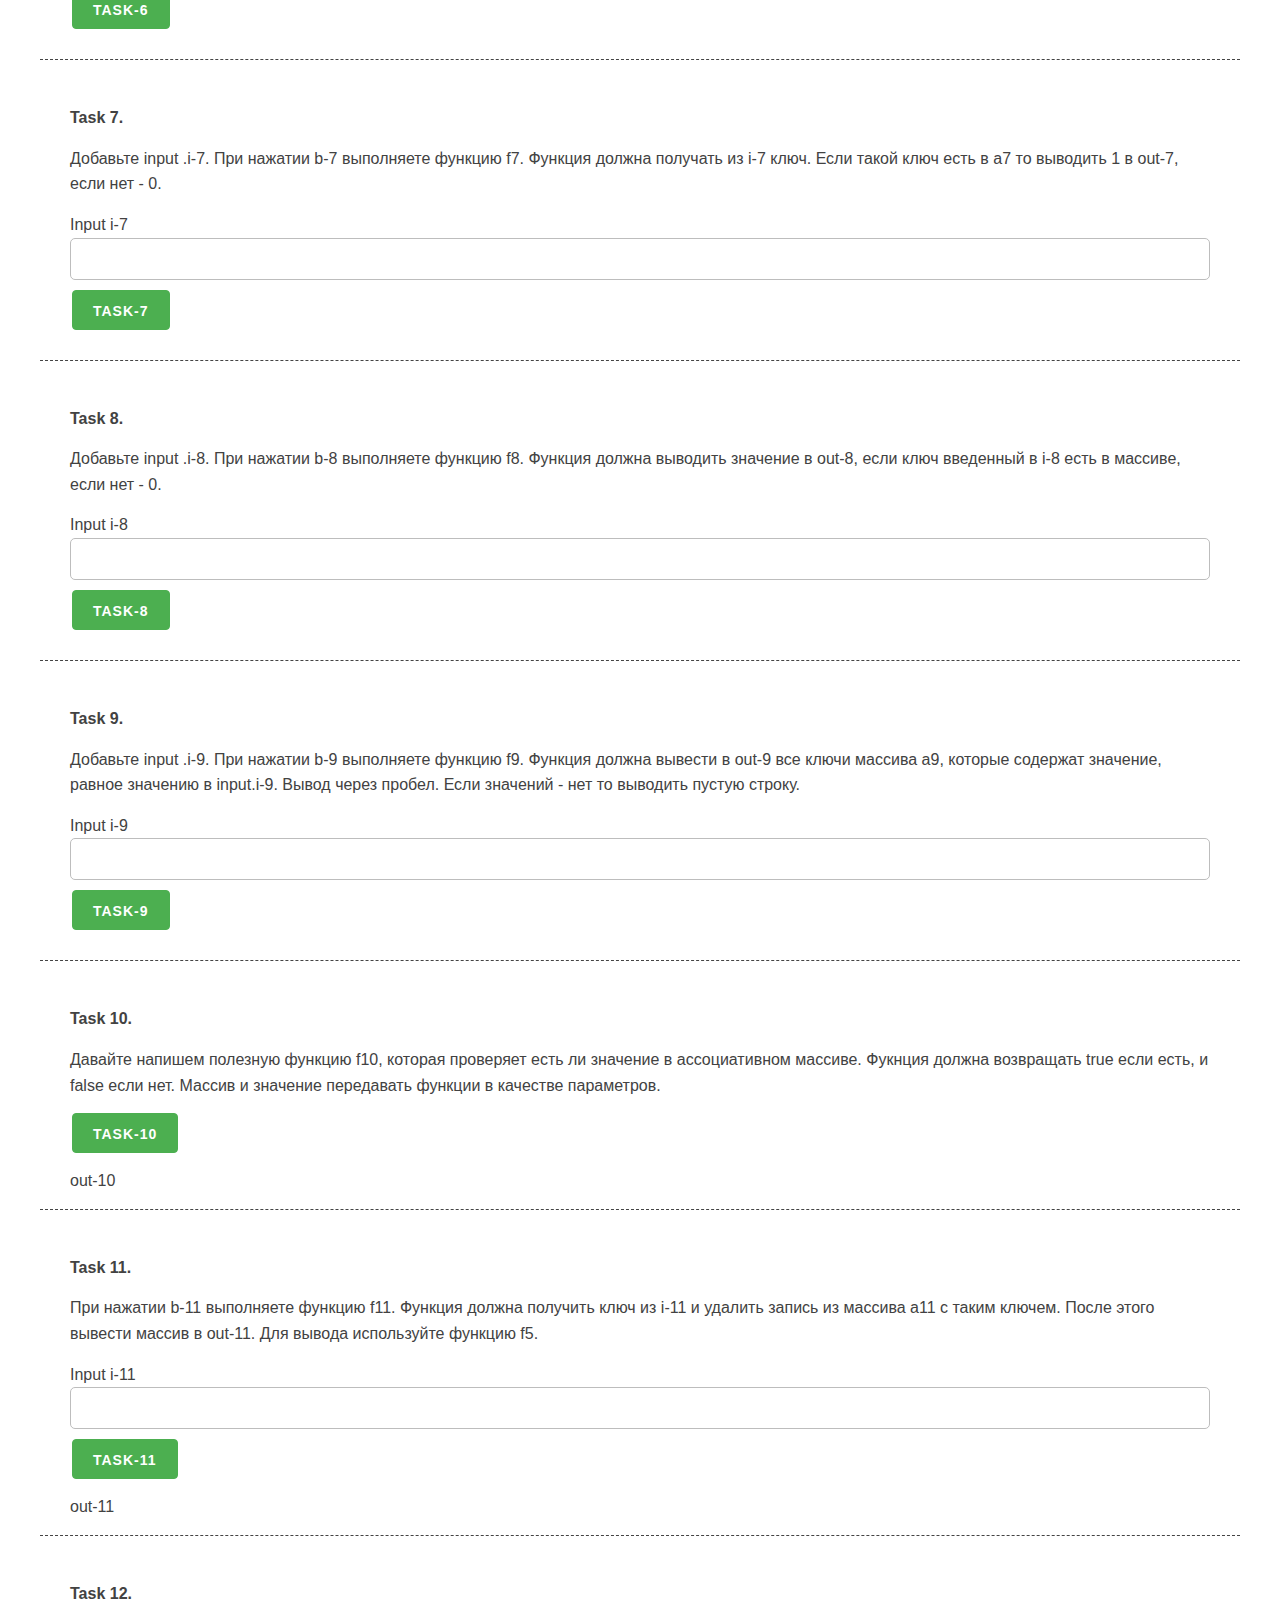
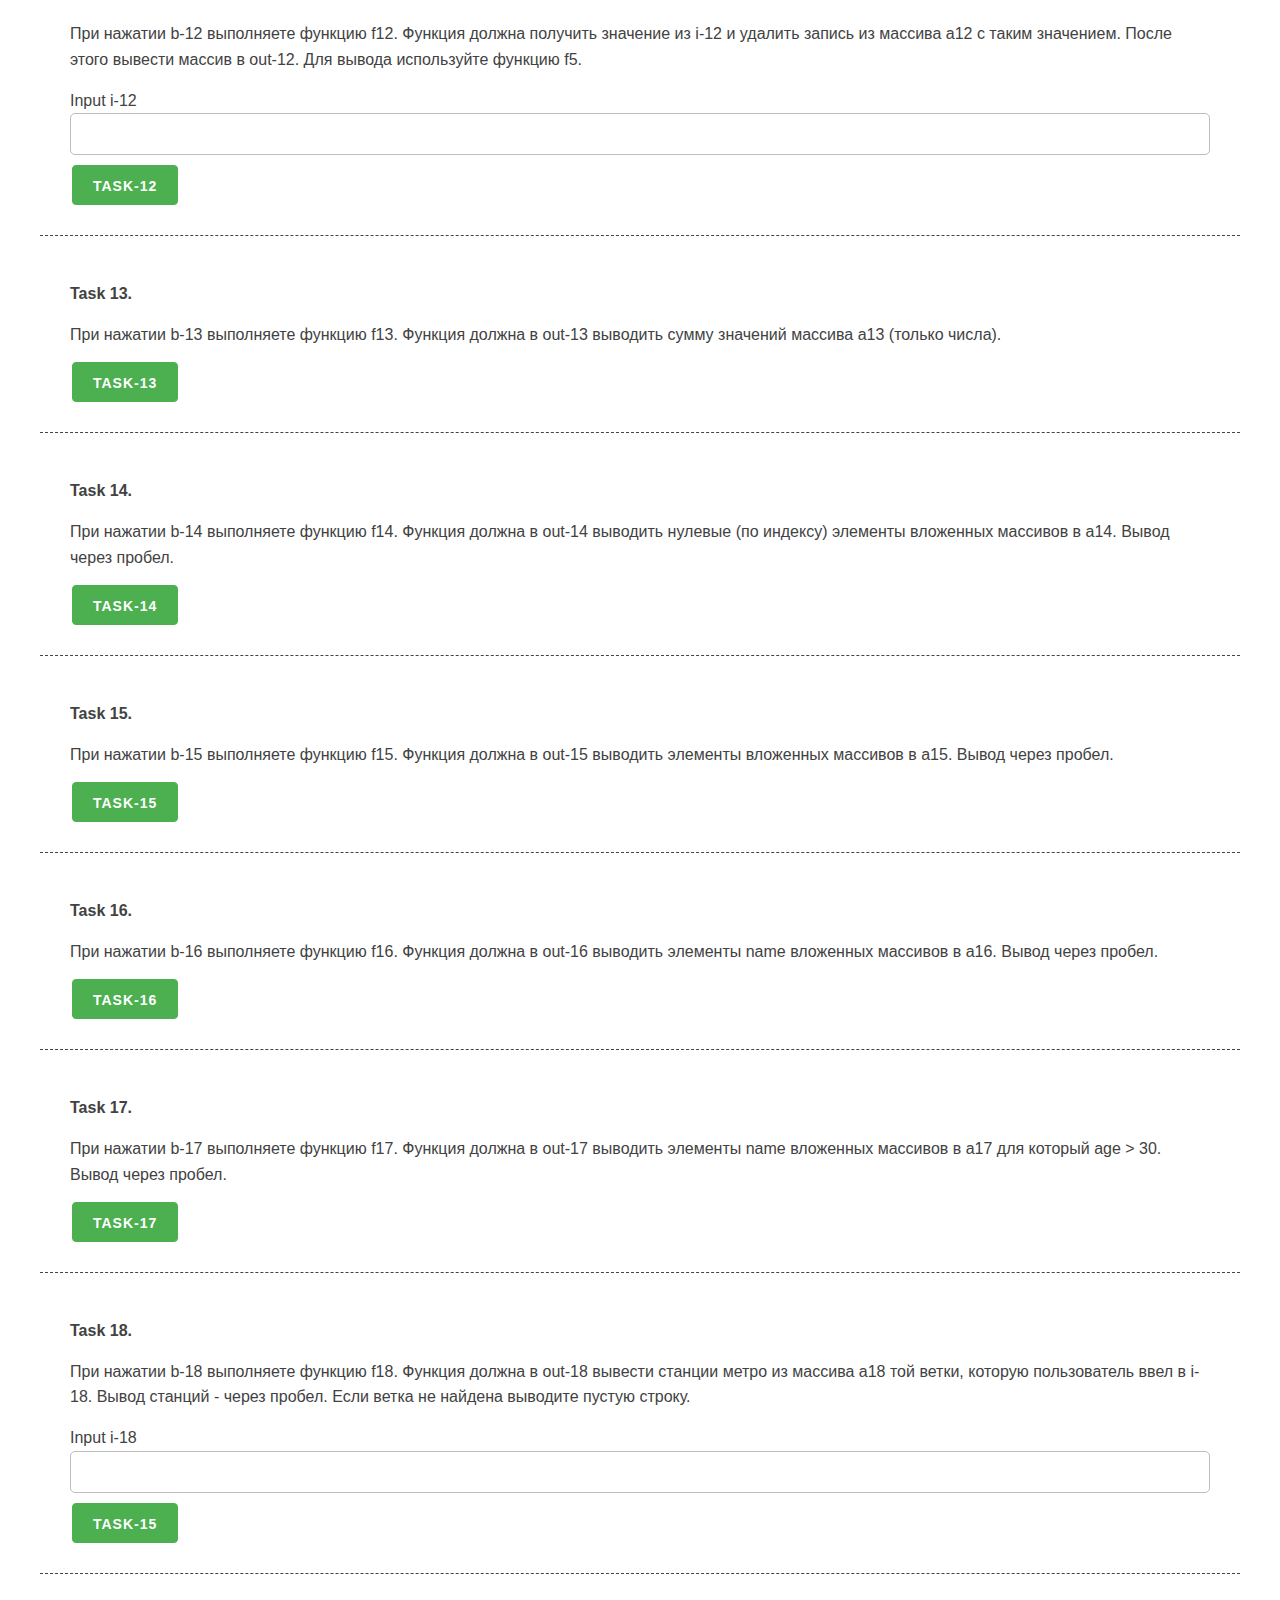
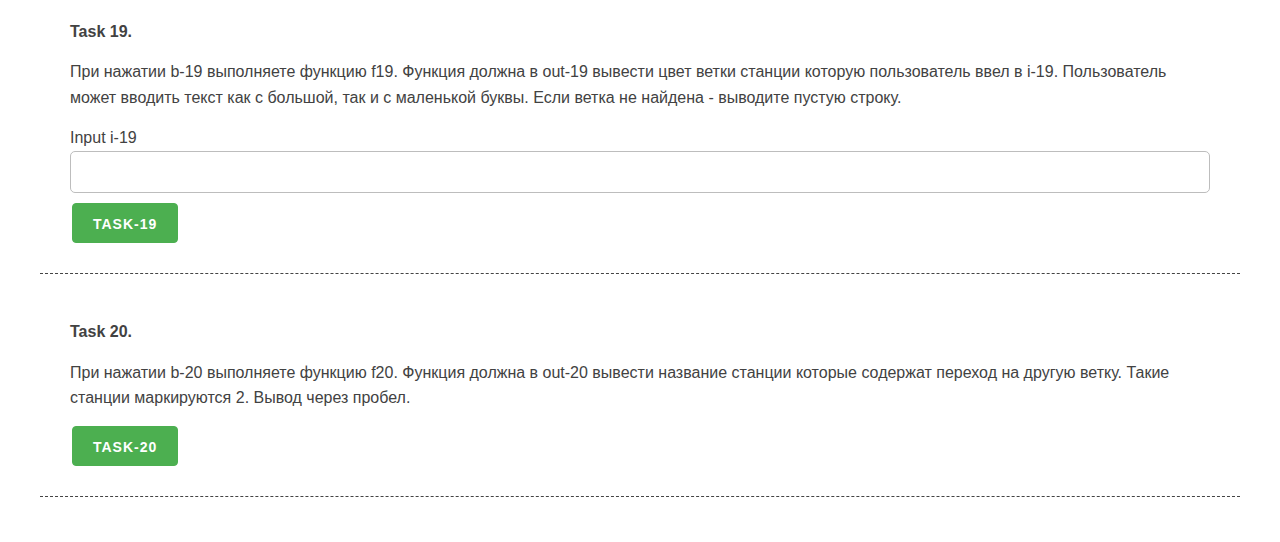
==== commit 7b0631d8: "unit13" ====
--- a/javaScript-lesson_v2-master/Array-test/unit_13/unit_13.html
+++ b/javaScript-lesson_v2-master/Array-test/unit_13/unit_13.html
@@ -143,7 +143,7 @@
             <p><b>Task 13.</b></p>
             <p> При нажатии b-13 выполняете функцию f13. Функция должна в out-13 выводить сумму значений массива a13
                 (только числа).</p>
-            <button class="button-primary b-13">Task-14</button>
+            <button class="button-primary b-13">Task-13</button>
             <div class="out-13"></div>
         </section>
 
